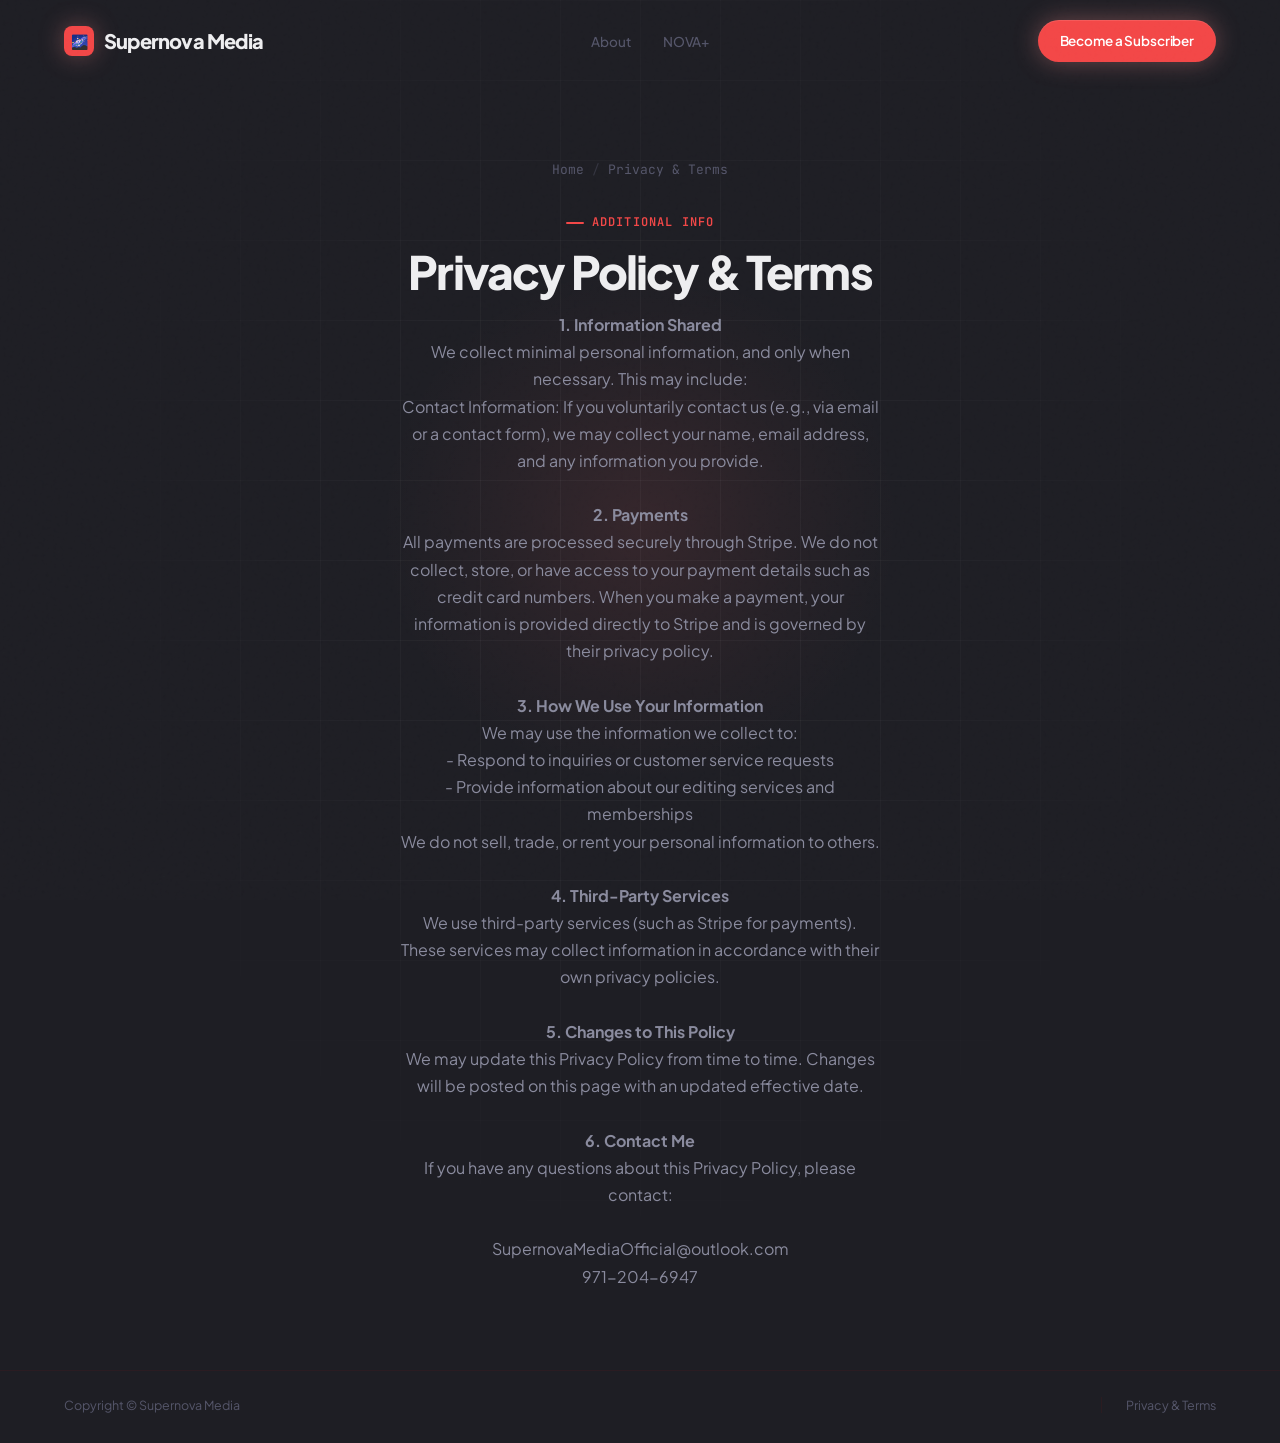
==== templates.html @ 75e55b00 "website files" ====
<!DOCTYPE html>
<html lang="en">
<head>
    <meta charset="UTF-8">
    <meta name="viewport" content="width=device-width, initial-scale=1.0">
    <title>Supernova Media</title>
    <link rel="preconnect" href="https://fonts.googleapis.com">
    <link rel="preconnect" href="https://fonts.gstatic.com" crossorigin>
    <link href="https://fonts.googleapis.com/css2?family=Plus+Jakarta+Sans:wght@400;500;600;700;800&family=JetBrains+Mono:wght@400;500&display=swap" rel="stylesheet">
    <link rel="stylesheet" href="templatemo-quantix-style.css">
    <!--

TemplateMo 614 Quantix SaaS

https://templatemo.com/tm-614-quantix-saas

-->
    <style>
        /* Templates page specific styles */

        .page-header {
            padding: 160px 0 80px;
            text-align: center;
            position: relative;
            overflow: hidden;
        }

        .page-header::before {
            content: '';
            position: absolute;
            top: 20%;
            left: 50%;
            transform: translateX(-50%);
            width: 800px;
            height: 500px;
            background: radial-gradient(circle at center,
                rgba(255, 107, 107, 0.10) 0%,
                rgba(255, 107, 107, 0.03) 35%,
                transparent 55%);
            pointer-events: none;
        }

        .page-header::after {
            content: '';
            position: absolute;
            inset: 0;
            background-image:
                linear-gradient(rgba(255,255,255,0.035) 1px, transparent 1px),
                linear-gradient(90deg, rgba(255,255,255,0.035) 1px, transparent 1px);
            background-size: 80px 80px;
            mask-image: radial-gradient(ellipse at 50% 40%, black 20%, transparent 65%);
            -webkit-mask-image: radial-gradient(ellipse at 50% 40%, black 20%, transparent 65%);
            pointer-events: none;
        }

        .page-header > * {
            position: relative;
            z-index: 1;
        }

        .page-header .section-desc {
            margin: 0 auto;
        }

        .breadcrumb {
            display: flex;
            align-items: center;
            justify-content: center;
            gap: 8px;
            font-size: 13px;
            color: var(--text-muted);
            margin-bottom: 24px;
            font-family: 'JetBrains Mono', monospace;
        }

        .breadcrumb a {
            color: var(--text-muted);
            transition: color 0.3s;
        }

        .breadcrumb a:hover {
            color: var(--text-primary);
        }

        .breadcrumb .bc-sep {
            opacity: 0.4;
        }

        /* Templates grid */
        .templates-section {
            padding: 0 0 120px;
        }

        .templates-grid {
            display: grid;
            grid-template-columns: repeat(3, 1fr);
            gap: 24px;
        }

        .template-card {
            background: var(--surface-1);
            border: 1px solid var(--border-subtle);
            border-radius: 16px;
            overflow: hidden;
            transition: all 0.4s ease;
            position: relative;
        }

        .template-card::before {
            content: '';
            position: absolute;
            inset: -1px;
            border-radius: 16px;
            padding: 1px;
            background: linear-gradient(135deg,
                rgba(255, 107, 107, 0.3),
                transparent 40%,
                transparent 60%,
                rgba(255, 107, 107, 0.15));
            -webkit-mask: linear-gradient(#fff 0 0) content-box, linear-gradient(#fff 0 0);
            -webkit-mask-composite: xor;
            mask-composite: exclude;
            opacity: 0;
            transition: opacity 0.5s ease;
            pointer-events: none;
        }

        .template-card:hover {
            transform: translateY(-4px);
            border-color: rgba(255, 255, 255, 0.08);
            box-shadow: 0 20px 40px rgba(0, 0, 0, 0.3);
        }

        .template-card:hover::before {
            opacity: 1;
        }

        .template-thumb {
            position: relative;
            aspect-ratio: 16 / 10;
            overflow: hidden;
            background: var(--surface-2);
        }

        .template-thumb img {
            width: 100%;
            height: 100%;
            object-fit: cover;
            object-position: top;
            transition: transform 0.5s ease;
        }

        .template-card:hover .template-thumb img {
            transform: scale(1.04);
        }

        .template-thumb-overlay {
            position: absolute;
            inset: 0;
            background: rgba(10, 10, 16, 0.6);
            display: flex;
            align-items: center;
            justify-content: center;
            gap: 12px;
            opacity: 0;
            transition: opacity 0.3s ease;
        }

        .template-card:hover .template-thumb-overlay {
            opacity: 1;
        }

        .template-thumb-overlay .btn {
            font-size: 12.5px;
            padding: 8px 18px;
        }

        .template-info {
            padding: 20px 22px 22px;
        }

        .template-number {
            font-size: 11px;
            font-family: 'JetBrains Mono', monospace;
            color: var(--accent);
            font-weight: 600;
            letter-spacing: 0.06em;
            margin-bottom: 6px;
        }

        .template-name {
            font-size: 17px;
            font-weight: 700;
            letter-spacing: -0.03em;
            margin-bottom: 8px;
        }

        .template-desc {
            font-size: 13px;
            color: var(--text-muted);
            line-height: 1.6;
        }

        .template-tags {
            display: flex;
            gap: 6px;
            margin-top: 14px;
            flex-wrap: wrap;
        }

        .template-tag {
            font-size: 10.5px;
            font-family: 'JetBrains Mono', monospace;
            color: var(--text-muted);
            background: var(--surface-2);
            border: 1px solid var(--border-subtle);
            padding: 3px 10px;
            border-radius: 100px;
            letter-spacing: 0.02em;
        }

        .browse-more {
            text-align: center;
            margin-top: 56px;
        }

        /* Responsive */
        @media (max-width: 1024px) {
            .templates-grid {
                grid-template-columns: repeat(2, 1fr);
            }
        }

        @media (max-width: 768px) {
            .page-header {
                padding: 130px 0 60px;
            }

            .templates-grid {
                grid-template-columns: 1fr;
                max-width: 480px;
                margin: 0 auto;
            }
        }
    </style>
</head>
<body>

    <!-- NAVBAR -->
    <nav class="navbar" id="navbar">
        <div class="container">
            <a href="index.html" class="nav-brand">
                <span class="brand-icon">🌌</span>
                Supernova Media
            </a>
            <ul class="nav-links" id="navLinks">
                <li><a href="index.html#features">About</a></li>
                <li><a href="index.html#pricing">NOVA+</a></li>
                <!--<li><a href="#" onclick="return false;">Docs</a></li>
                <li><a href="templates.html">Templates</a></li>-->
                <li class="nav-mobile-actions">
                    <!--<a href="#" class="btn btn-ghost" onclick="return false;">Log in</a>-->
                    <a href="index.html#pricing" class="btn btn-primary">Become a Subscriber</a>
                </li>
            </ul>
            <div class="nav-actions">
                <!--<a href="#" class="btn btn-ghost" onclick="return false;">Log in</a>-->
                <a href="index.html#pricing" class="btn btn-primary">Become a Subscriber</a>
            </div>
            <button class="nav-toggle" id="navToggle" aria-label="Toggle menu">
                <span></span><span></span><span></span>
            </button>
        </div>
    </nav>

    <!-- PAGE HEADER -->
    <section class="page-header">
        <div class="container">
            <div class="breadcrumb">
                <a href="index.html">Home</a>
                <span class="bc-sep">/</span>
                <span>Privacy & Terms</span>
            </div>
            <p class="section-label">Additional Info</p>
            <h1 class="section-title">Privacy Policy & Terms</h1>
            <p class="section-desc"><b>1. Information Shared</b><br>We collect minimal personal information, and only when necessary. This may include: <br>

Contact Information: If you voluntarily contact us (e.g., via email or a contact form), we may collect your name, email address, and any information you provide. <br><br>
<b>2. Payments</b><br>

All payments are processed securely through Stripe. We do not collect, store, or have access to your payment details such as credit card numbers.

When you make a payment, your information is provided directly to Stripe and is governed by their privacy policy.<br><br>

<b>3. How We Use Your Information</b><br>

We may use the information we collect to:<br>

- Respond to inquiries or customer service requests<br>
- Provide information about our editing services and memberships<br>

We do not sell, trade, or rent your personal information to others.<br><br>

<b>4. Third-Party Services</b><br>

We use third-party services (such as Stripe for payments). These services may collect information in accordance with their own privacy policies. <br><br>

<b>5. Changes to This Policy</b><br>

We may update this Privacy Policy from time to time. Changes will be posted on this page with an updated effective date. <br><br>

<b>6. Contact Me</b><br>

If you have any questions about this Privacy Policy, please contact:<br><br>

SupernovaMediaOfficial@outlook.com<br>
971-204-6947</p>
        </div>
    </section>

    

    <!-- FOOTER -->
    <footer class="footer">
        <div class="container">
            <!-- <div class="footer-row-links">
                <a href="index.html#features">Features</a>
                <span class="footer-link-dot"></span>
                <a href="index.html#pricing">Pricing</a>
                <span class="footer-link-dot"></span>
                <a href="#" onclick="return false;">Documentation</a>
                <span class="footer-link-dot"></span>
                <a href="#" onclick="return false;">Blog</a>
                <span class="footer-link-dot"></span>
                <a href="#" onclick="return false;">Partners</a>
            </div> -->
            <div class="footer-row-bottom">
                <p class="footer-copy">Copyright &copy; Supernova Media</p>
                <div class="footer-right">
                    <!-- <div class="footer-socials">
                        <a href="#" aria-label="X" onclick="return false;">
                            <svg width="14" height="14" viewBox="0 0 24 24" fill="currentColor"><path d="M18.244 2.25h3.308l-7.227 8.26 8.502 11.24H16.17l-5.214-6.817L4.99 21.75H1.68l7.73-8.835L1.254 2.25H8.08l4.713 6.231zm-1.161 17.52h1.833L7.084 4.126H5.117z"/></svg>
                        </a>
                        <a href="#" aria-label="GitHub" onclick="return false;">
                            <svg width="14" height="14" viewBox="0 0 24 24" fill="currentColor"><path d="M12 2C6.477 2 2 6.484 2 12.017c0 4.425 2.865 8.18 6.839 9.504.5.092.682-.217.682-.483 0-.237-.008-.868-.013-1.703-2.782.605-3.369-1.343-3.369-1.343-.454-1.158-1.11-1.466-1.11-1.466-.908-.62.069-.608.069-.608 1.003.07 1.531 1.032 1.531 1.032.892 1.53 2.341 1.088 2.91.832.092-.647.35-1.088.636-1.338-2.22-.253-4.555-1.113-4.555-4.951 0-1.093.39-1.988 1.029-2.688-.103-.253-.446-1.272.098-2.65 0 0 .84-.27 2.75 1.026A9.564 9.564 0 0112 6.844c.85.004 1.705.115 2.504.337 1.909-1.296 2.747-1.027 2.747-1.027.546 1.379.202 2.398.1 2.651.64.7 1.028 1.595 1.028 2.688 0 3.848-2.339 4.695-4.566 4.943.359.309.678.92.678 1.855 0 1.338-.012 2.419-.012 2.747 0 .268.18.58.688.482A10.019 10.019 0 0022 12.017C22 6.484 17.522 2 12 2z"/></svg>
                        </a>
                        <a href="#" aria-label="LinkedIn" onclick="return false;">
                            <svg width="14" height="14" viewBox="0 0 24 24" fill="currentColor"><path d="M20.447 20.452h-3.554v-5.569c0-1.328-.027-3.037-1.852-3.037-1.853 0-2.136 1.445-2.136 2.939v5.667H9.351V9h3.414v1.561h.046c.477-.9 1.637-1.85 3.37-1.85 3.601 0 4.267 2.37 4.267 5.455v6.286zM5.337 7.433a2.062 2.062 0 01-2.063-2.065 2.064 2.064 0 112.063 2.065zm1.782 13.019H3.555V9h3.564v11.452zM22.225 0H1.771C.792 0 0 .774 0 1.729v20.542C0 23.227.792 24 1.771 24h20.451C23.2 24 24 23.227 24 22.271V1.729C24 .774 23.2 0 22.222 0h.003z"/></svg>
                        </a>
                    </div> -->
                    <span class="separator"></span>
                    <div class="footer-legal">
                        <a href="#" onclick="return false;">Privacy & Terms</a>
                        <!-- <a href="#" onclick="return false;">Terms</a> -->
                    </div>
                </div>
            </div>
        </div>
    </footer>

    <script>
        // Navbar scroll
        const navbar = document.getElementById('navbar');
        window.addEventListener('scroll', () => {
            navbar.classList.toggle('scrolled', window.scrollY > 40);
        }, { passive: true });

        // Mobile nav
        const navToggle = document.getElementById('navToggle');
        const navLinks = document.getElementById('navLinks');
        navToggle.addEventListener('click', () => {
            navToggle.classList.toggle('active');
            navLinks.classList.toggle('open');
        });
        navLinks.querySelectorAll('a').forEach(link => {
            link.addEventListener('click', () => {
                navToggle.classList.remove('active');
                navLinks.classList.remove('open');
            });
        });

        // Scroll reveal
        const prefersReducedMotion = window.matchMedia('(prefers-reduced-motion: reduce)').matches;
        if (!prefersReducedMotion) {
            const observer = new IntersectionObserver((entries) => {
                entries.forEach(entry => {
                    if (entry.isIntersecting) {
                        const siblings = entry.target.parentElement.querySelectorAll('.fade-up:not(.visible)');
                        const idx = Array.from(siblings).indexOf(entry.target);
                        setTimeout(() => entry.target.classList.add('visible'), Math.max(0, idx) * 100);
                        observer.unobserve(entry.target);
                    }
                });
            }, { threshold: 0.1, rootMargin: '0px 0px -30px 0px' });
            document.querySelectorAll('.fade-up').forEach(el => observer.observe(el));
        } else {
            document.querySelectorAll('.fade-up').forEach(el => el.classList.add('visible'));
        }
    </script>

</body>
</html>
---- templatemo-quantix-style.css ----
/* ============================================
           QUANTIX - SaaS Landing Page Template
           Design: TemplateMo
           https://templatemo.com
        ============================================ */

        *,
        *::before,
        *::after {
            margin: 0;
            padding: 0;
            box-sizing: border-box;
        }

        :root {
            --deep-space: #1E1E24;
            --surface-1: #26262D;
            --surface-2: #2E2E36;
            --surface-3: #36363F;
            --accent: #f34747;
            --accent-light: #ff7d7d;
            --accent-glow: rgba(255, 147, 147, 0.35);
            --accent-soft: rgba(255, 146, 146, 0.08);
            --accent-border: rgba(255, 107, 107, 0.25);
            --text-primary: #EEEEF0;
            --text-secondary: #8A8B9E;
            --text-muted: #55566A;
            --border-subtle: rgba(255, 0, 0, 0.06);
            --green: #22C55E;
            --amber: #F59E0B;
            --rose: #F43F5E;
            --radius: 16px;
            --radius-sm: 10px;
            --radius-xs: 6px;
            --radius-pill: 100px;
        }

        html { scroll-behavior: smooth; }

        body {
            font-family: 'Plus Jakarta Sans', -apple-system, sans-serif;
            background-color: var(--deep-space); 
            color: var(--text-primary);
            line-height: 1.6;
            overflow-x: hidden;
            -webkit-font-smoothing: antialiased;
        }

        /* Grain overlay */
        body::after {
            content: '';
            position: fixed;
            inset: 0;
            background-image: url("data:image/svg+xml,%3Csvg viewBox='0 0 256 256' xmlns='http://www.w3.org/2000/svg'%3E%3Cfilter id='n'%3E%3CfeTurbulence type='fractalNoise' baseFrequency='0.9' numOctaves='4' stitchTiles='stitch'/%3E%3C/filter%3E%3Crect width='100%25' height='100%25' filter='url(%23n)' opacity='0.03'/%3E%3C/svg%3E");
            pointer-events: none;
            z-index: 9999;
            opacity: 0.5;
        }

        a { text-decoration: none; color: inherit; }

        .container {
            width: 100%;
            max-width: 1200px;
            margin: 0 auto;
            padding: 0 24px;
        }

        .mono { font-family: 'JetBrains Mono', monospace; }

        /* ===== NAVBAR ===== */

        .navbar {
            position: fixed;
            top: 0;
            left: 0;
            width: 100%;
            z-index: 1000;
            padding: 20px 0;
            transition: all 0.4s ease;
        }

        .navbar.scrolled {
            background: rgba(30, 30, 36, 0.8);
            backdrop-filter: blur(24px);
            -webkit-backdrop-filter: blur(24px);
            padding: 14px 0;
            border-bottom: 1px solid var(--border-subtle);
        }

        .navbar .container {
            display: flex;
            align-items: center;
            justify-content: space-between;
        }

        .nav-brand {
            font-size: 20px;
            font-weight: 800;
            letter-spacing: -0.04em;
            display: flex;
            align-items: center;
            gap: 10px;
        }

        .brand-icon {
            width: 30px;
            height: 30px;
            background: var(--accent);
            border-radius: 8px;
            display: grid;
            place-items: center;
            font-size: 14px;
            font-weight: 800;
            color: #ffffff;
            box-shadow: 0 0 24px var(--accent-glow);
        }

        .nav-links {
            display: flex;
            align-items: center;
            gap: 32px;
            list-style: none;
        }

        .nav-links a {
            font-size: 13.5px;
            font-weight: 500;
            color: var(--text-muted);
            transition: color 0.3s;
            letter-spacing: -0.01em;
        }

        .nav-links a:hover { color: var(--text-primary); }

        .nav-mobile-actions {
            display: none;
        }

        .nav-actions { display: flex; align-items: center; gap: 10px; }

        .btn {
            display: inline-flex;
            align-items: center;
            justify-content: center;
            gap: 8px;
            padding: 10px 22px;
            border-radius: var(--radius-pill);
            font-family: inherit;
            font-size: 13.5px;
            font-weight: 600;
            cursor: pointer;
            border: none;
            transition: all 0.3s ease;
            letter-spacing: -0.01em;
        }

        .btn-ghost { background: transparent; color: var(--text-secondary); }
        .btn-ghost:hover { color: var(--text-primary); }

        .btn-primary {
            background: var(--accent);
            color: #fff;
            box-shadow: 0 0 24px var(--accent-glow),
                        0 1px 0 rgba(255,255,255,0.1) inset;
        }

        .btn-primary:hover {
            background: #ff8585;
            box-shadow: 0 0 36px var(--accent-glow),
                        0 1px 0 rgba(255,255,255,0.15) inset;
            transform: translateY(-1px);
        }

        .btn-secondary {
            background: rgba(255,255,255,0.05);
            color: var(--text-primary);
            border: 1px solid var(--border-subtle);
        }

        .btn-secondary:hover {
            background: rgba(255,255,255,0.08);
            border-color: rgba(255,255,255,0.1);
        }

        .btn-lg { padding: 14px 32px; font-size: 14.5px; }

        .btn-primary .btn-arrow { transition: transform 0.3s; }
        .btn-primary:hover .btn-arrow { transform: translateX(3px); }

        .nav-toggle {
            display: none;
            flex-direction: column;
            gap: 5px;
            background: none;
            border: none;
            cursor: pointer;
            padding: 4px;
            z-index: 1001;
        }

        .nav-toggle span {
            width: 20px;
            height: 2px;
            background: var(--text-primary);
            border-radius: 2px;
            transition: all 0.3s;
        }

        .nav-toggle.active span:nth-child(1) { transform: rotate(45deg) translate(5px, 5px); }
        .nav-toggle.active span:nth-child(2) { opacity: 0; }
        .nav-toggle.active span:nth-child(3) { transform: rotate(-45deg) translate(5px, -5px); }

        /* ===== HERO ===== */

        .hero {
            position: relative;
            padding: 180px 24px 120px;
            overflow: hidden;
        }

        .hero::before {
            content: '';
            position: absolute;
            top: 10%;
            left: 50%;
            transform: translateX(-50%);
            width: 1000px;
            height: 700px;
            background: radial-gradient(circle at center,
                rgba(255, 107, 107, 0.12) 0%,
                rgba(255, 107, 107, 0.04) 35%,
                transparent 55%);
            pointer-events: none;
        }

        .hero::after {
            content: '';
            position: absolute;
            inset: 0;
            background-image:
                linear-gradient(rgba(255,255,255,0.035) 1px, transparent 1px),
                linear-gradient(90deg, rgba(255,255,255,0.035) 1px, transparent 1px);
            background-size: 80px 80px;
            mask-image: radial-gradient(ellipse at 50% 30%, black 30%, transparent 75%);
            -webkit-mask-image: radial-gradient(ellipse at 50% 30%, black 30%, transparent 75%);
            pointer-events: none;
        }

        .hero-inner {
            position: relative;
            z-index: 1;
            display: grid;
            grid-template-columns: 1fr 1fr;
            gap: 60px;
            align-items: center;
            max-width: 1200px;
            margin: 0 auto;
        }

        .hero-content { max-width: 560px; }

        .hero-badge {
            display: inline-flex;
            align-items: center;
            gap: 8px;
            padding: 5px 16px 5px 7px;
            background: var(--accent-soft);
            border: 1px solid rgba(255, 107, 107, 0.2);
            border-radius: var(--radius-pill);
            font-size: 12.5px;
            font-weight: 600;
            color: var(--accent-light);
            margin-bottom: 28px;
        }

        .badge-dot {
            width: 7px;
            height: 7px;
            background: var(--green);
            border-radius: 50%;
            box-shadow: 0 0 8px rgba(34, 197, 94, 0.6);
            animation: dotPulse 2s ease-in-out infinite;
        }

        @keyframes dotPulse {
            0%, 100% { opacity: 1; }
            50% { opacity: 0.3; }
        }

        .hero h1 {
            font-size: clamp(40px, 5vw, 62px);
            font-weight: 800;
            letter-spacing: -0.04em;
            line-height: 1.05;
            margin-bottom: 20px;
        }

        .gradient-text {
            background: linear-gradient(135deg, #fbd4ff 0%, var(--accent) 60%, #ff5252 100%);
            -webkit-background-clip: text;
            background-clip: text;
            -webkit-text-fill-color: transparent;
        }

        .hero-desc {
            font-size: 16.5px;
            color: var(--text-secondary);
            line-height: 1.7;
            margin-bottom: 36px;
            max-width: 460px;
        }

        .hero-cta {
            display: flex;
            align-items: center;
            gap: 14px;
            margin-bottom: 48px;
        }

        .trusted-row { display: flex; flex-direction: column; gap: 14px; }

        .trusted-label {
            font-size: 11.5px;
            font-weight: 500;
            color: var(--text-muted);
            text-transform: uppercase;
            letter-spacing: 0.1em;
        }

        .trusted-logos {
            display: flex;
            align-items: center;
            gap: 28px;
            flex-wrap: wrap;
        }

        .trusted-logo {
            opacity: 0.25;
            transition: opacity 0.3s;
            font-size: 14px;
            font-weight: 700;
            color: var(--text-secondary);
            letter-spacing: -0.02em;
            display: flex;
            align-items: center;
            gap: 6px;
        }

        .trusted-logo:hover { opacity: 0.5; }

        .trusted-logo .t-icon {
            width: 18px;
            height: 18px;
            border-radius: 4px;
            background: rgba(255,255,255,0.15);
        }

        /* Hero mockup */
        .hero-mockup { position: relative; }

        .mockup-window {
            background: var(--surface-1);
            border: 1px solid var(--border-subtle);
            border-radius: 14px;
            overflow: hidden;
            box-shadow: 0 40px 80px rgba(0,0,0,0.5),
                        0 0 0 1px rgba(255,255,255,0.03) inset;
            transform: perspective(1200px) rotateY(-4deg) rotateX(2deg);
            transition: transform 0.5s ease;
        }

        .mockup-window:hover {
            transform: perspective(1200px) rotateY(-1deg) rotateX(1deg);
        }

        .mockup-toolbar {
            display: flex;
            align-items: center;
            gap: 6px;
            padding: 12px 16px;
            border-bottom: 1px solid var(--border-subtle);
        }

        .mockup-dot {
            width: 10px;
            height: 10px;
            border-radius: 50%;
        }

        .mockup-dot:nth-child(1) { background: var(--rose); opacity: 0.7; }
        .mockup-dot:nth-child(2) { background: var(--amber); opacity: 0.7; }
        .mockup-dot:nth-child(3) { background: var(--green); opacity: 0.7; }

        .mockup-body { padding: 20px; }

        .mockup-metric-row {
            display: grid;
            grid-template-columns: repeat(3, 1fr);
            gap: 12px;
            margin-bottom: 16px;
        }

        .mockup-metric {
            background: var(--surface-2);
            border-radius: 10px;
            padding: 14px;
            border: 1px solid var(--border-subtle);
        }

        .mockup-metric .mm-label {
            font-size: 10px;
            color: var(--text-muted);
            margin-bottom: 6px;
            text-transform: uppercase;
            letter-spacing: 0.06em;
        }

        .mockup-metric .mm-value {
            font-size: 20px;
            font-weight: 800;
            letter-spacing: -0.04em;
        }

        .mockup-metric .mm-change {
            font-size: 10px;
            font-weight: 600;
            color: var(--green);
            margin-top: 4px;
        }

        .mockup-chart {
            background: var(--surface-2);
            border-radius: 10px;
            padding: 16px;
            border: 1px solid var(--border-subtle);
            height: 120px;
            position: relative;
            overflow: hidden;
        }

        .mockup-chart-label {
            font-size: 10px;
            color: var(--text-muted);
            text-transform: uppercase;
            letter-spacing: 0.06em;
        }

        .chart-line {
            position: absolute;
            bottom: 16px;
            left: 16px;
            right: 16px;
            height: 60px;
        }

        .chart-line svg { width: 100%; height: 100%; }

        /* ===== SECTIONS ===== */

        .section { padding: 120px 0; position: relative; }

        .section-label {
            display: inline-flex;
            align-items: center;
            gap: 8px;
            font-size: 12px;
            font-weight: 600;
            color: var(--accent);
            text-transform: uppercase;
            letter-spacing: 0.1em;
            margin-bottom: 14px;
            font-family: 'JetBrains Mono', monospace;
        }

        .section-label::before {
            content: '';
            width: 18px;
            height: 2px;
            background: var(--accent);
            border-radius: 2px;
        }

        .section-title {
            font-size: clamp(30px, 4vw, 46px);
            font-weight: 800;
            letter-spacing: -0.04em;
            line-height: 1.1;
            margin-bottom: 14px;
        }

        .section-desc {
            font-size: 16px;
            color: var(--text-secondary);
            max-width: 480px;
            line-height: 1.7;
        }

        .section-header {
            text-align: center;
            margin-bottom: 64px;
        }

        .section-header .section-desc { margin: 0 auto; }

        /* ===== TABBED FEATURES ===== */

        .features-section {
            border-top: 1px solid var(--border-subtle);
        }

        .feature-tabs {
            display: flex;
            justify-content: center;
            gap: 4px;
            margin-bottom: 56px;
            background: var(--surface-1);
            border: 1px solid var(--border-subtle);
            border-radius: var(--radius-pill);
            padding: 4px;
            width: fit-content;
            margin-left: auto;
            margin-right: auto;
        }

        .feature-tab {
            padding: 10px 24px;
            border-radius: var(--radius-pill);
            font-family: inherit;
            font-size: 13.5px;
            font-weight: 600;
            color: var(--text-muted);
            background: transparent;
            border: none;
            cursor: pointer;
            transition: all 0.3s ease;
            white-space: nowrap;
            letter-spacing: -0.01em;
        }

        .feature-tab:hover {
            color: var(--text-secondary);
        }

        .feature-tab.active {
            background: var(--accent);
            color: #fff;
            box-shadow: 0 0 20px var(--accent-glow);
        }

        .feature-panels { position: relative; }

        .feature-panel {
            display: none;
            grid-template-columns: 1fr 1.2fr;
            gap: 64px;
            align-items: center;
            animation: panelIn 0.45s ease forwards;
        }

        .feature-panel.active { display: grid; }

        @keyframes panelIn {
            from { opacity: 0; transform: translateY(16px); }
            to { opacity: 1; transform: translateY(0); }
        }

        .feature-text { max-width: 440px; }

        .feature-text .feat-icon {
            width: 48px;
            height: 48px;
            background: var(--accent-soft);
            border: 1px solid rgba(255, 107, 107, 0.10);
            border-radius: 12px;
            display: grid;
            place-items: center;
            margin-bottom: 24px;
            color: var(--accent);
        }

        .feature-text h3 {
            font-size: 28px;
            font-weight: 800;
            letter-spacing: -0.04em;
            margin-bottom: 14px;
            line-height: 1.15;
        }

        .feature-text p {
            font-size: 15px;
            color: var(--text-secondary);
            line-height: 1.75;
            margin-bottom: 28px;
        }

        .feature-bullets {
            list-style: none;
            display: flex;
            flex-direction: column;
            gap: 12px;
        }

        .feature-bullets li {
            display: flex;
            align-items: center;
            gap: 10px;
            font-size: 13.5px;
            color: var(--text-secondary);
        }

        .feature-bullets li svg { color: var(--accent); flex-shrink: 0; }

        /* Feature panel embedded UIs */
        .feature-visual {
            background: var(--surface-1);
            border: 1px solid var(--border-subtle);
            border-radius: 16px;
            overflow: hidden;
            box-shadow: 0 20px 60px rgba(0,0,0,0.3);
            position: relative;
        }

        .fv-toolbar {
            display: flex;
            align-items: center;
            gap: 6px;
            padding: 11px 16px;
            border-bottom: 1px solid var(--border-subtle);
            background: rgba(255,255,255,0.02);
        }

        .fv-dot { width: 8px; height: 8px; border-radius: 50%; }
        .fv-dot:nth-child(1) { background: var(--rose); opacity: 0.6; }
        .fv-dot:nth-child(2) { background: var(--amber); opacity: 0.6; }
        .fv-dot:nth-child(3) { background: var(--green); opacity: 0.6; }

        .fv-body { padding: 24px; }

        /* — Panel 1: Dashboard mini-UI — */
        .dash-metrics {
            display: grid;
            grid-template-columns: repeat(3, 1fr);
            gap: 10px;
            margin-bottom: 16px;
        }

        .dash-metric {
            background: var(--surface-2);
            border: 1px solid var(--border-subtle);
            border-radius: var(--radius-sm);
            padding: 14px;
        }

        .dash-metric .dm-label {
            font-size: 9.5px;
            color: var(--text-muted);
            text-transform: uppercase;
            letter-spacing: 0.08em;
            margin-bottom: 6px;
            font-family: 'JetBrains Mono', monospace;
        }

        .dash-metric .dm-val {
            font-size: 22px;
            font-weight: 800;
            letter-spacing: -0.04em;
            margin-bottom: 4px;
        }

        .dash-metric .dm-change {
            font-size: 10px;
            font-weight: 600;
        }

        .dm-change.up { color: var(--green); }
        .dm-change.down { color: var(--rose); }

        .dash-chart-area {
            background: var(--surface-2);
            border: 1px solid var(--border-subtle);
            border-radius: var(--radius-sm);
            padding: 16px;
            height: 140px;
            position: relative;
        }

        .dash-chart-area .dca-title {
            font-size: 10px;
            color: var(--text-muted);
            text-transform: uppercase;
            letter-spacing: 0.08em;
            font-family: 'JetBrains Mono', monospace;
            margin-bottom: 8px;
        }

        .dash-chart-area svg { width: 100%; height: 80px; }

        /* — Panel 2: Funnel visual — */
        .funnel-stages {
            display: flex;
            flex-direction: column;
            gap: 6px;
        }

        .funnel-stage {
            display: flex;
            align-items: center;
            gap: 14px;
            padding: 10px 14px;
            background: var(--surface-2);
            border: 1px solid var(--border-subtle);
            border-radius: var(--radius-xs);
        }

        .funnel-bar-wrap { flex: 1; }

        .funnel-bar-label {
            display: flex;
            justify-content: space-between;
            font-size: 11px;
            margin-bottom: 5px;
        }

        .funnel-bar-label span:first-child { color: var(--text-secondary); }
        .funnel-bar-label span:last-child { font-family: 'JetBrains Mono', monospace; color: var(--text-muted); font-size: 10.5px; }

        .funnel-track {
            height: 6px;
            background: rgba(255,255,255,0.06);
            border-radius: 6px;
            overflow: hidden;
        }

        .funnel-fill {
            height: 100%;
            border-radius: 6px;
            background: var(--accent);
            transition: width 0.8s cubic-bezier(0.4, 0, 0.2, 1);
        }

        .funnel-fill.green { background: var(--green); }
        .funnel-fill.amber { background: var(--amber); }

        .funnel-drop {
            font-size: 10px;
            font-weight: 600;
            color: var(--rose);
            font-family: 'JetBrains Mono', monospace;
            width: 44px;
            text-align: right;
            flex-shrink: 0;
        }

        /* — Panel 3: Code snippet — */
        .code-block {
            background: var(--deep-space);
            border: 1px solid var(--border-subtle);
            border-radius: var(--radius-sm);
            padding: 20px;
            font-family: 'JetBrains Mono', monospace;
            font-size: 12px;
            line-height: 1.8;
            color: var(--text-secondary);
            overflow-x: auto;
        }

        .code-block .c-key { color: var(--accent-light); }
        .code-block .c-str { color: var(--green); }
        .code-block .c-fn { color: var(--amber); }
        .code-block .c-comment { color: var(--text-muted); }
        .code-block .c-num { color: var(--rose); }

        .code-output {
            margin-top: 12px;
            background: var(--surface-2);
            border: 1px solid var(--border-subtle);
            border-radius: var(--radius-sm);
            padding: 14px 16px;
        }

        .code-output .co-label {
            font-size: 9.5px;
            color: var(--text-muted);
            text-transform: uppercase;
            letter-spacing: 0.08em;
            font-family: 'JetBrains Mono', monospace;
            margin-bottom: 8px;
        }

        .code-output .co-result {
            display: flex;
            align-items: center;
            gap: 8px;
            font-size: 12px;
            color: var(--green);
            font-family: 'JetBrains Mono', monospace;
        }

        .co-result .pulse-ring {
            width: 8px;
            height: 8px;
            background: var(--green);
            border-radius: 50%;
            box-shadow: 0 0 8px rgba(34,197,94,0.5);
        }

        /* — Panel 4: Session replay — */
        .replay-ui {
            background: var(--surface-2);
            border: 1px solid var(--border-subtle);
            border-radius: var(--radius-sm);
            overflow: hidden;
        }

        .replay-header {
            padding: 10px 14px;
            border-bottom: 1px solid var(--border-subtle);
            display: flex;
            align-items: center;
            justify-content: space-between;
        }

        .replay-header .rh-left {
            display: flex;
            align-items: center;
            gap: 8px;
            font-size: 11px;
            color: var(--text-secondary);
        }

        .replay-header .rh-left .live-dot {
            width: 6px;
            height: 6px;
            background: var(--rose);
            border-radius: 50%;
            box-shadow: 0 0 6px rgba(244,63,94,0.5);
            animation: dotPulse 1.5s ease-in-out infinite;
        }

        .replay-header .rh-time {
            font-size: 10px;
            color: var(--text-muted);
            font-family: 'JetBrains Mono', monospace;
        }

        .replay-viewport {
            padding: 20px;
            min-height: 160px;
            position: relative;
        }

        /* Fake mini-page inside replay */
        .replay-page {
            background: #28282f;
            border-radius: 6px;
            padding: 14px;
            border: 1px solid var(--border-subtle);
        }

        .rp-nav {
            height: 6px;
            background: rgba(255,255,255,0.06);
            border-radius: 3px;
            margin-bottom: 12px;
            width: 60%;
        }

        .rp-hero-block {
            height: 10px;
            background: rgba(255,255,255,0.08);
            border-radius: 3px;
            margin-bottom: 6px;
            width: 80%;
        }

        .rp-hero-block:nth-child(3) { width: 50%; margin-bottom: 12px; }

        .rp-btn-block {
            display: inline-block;
            height: 8px;
            width: 48px;
            background: var(--accent);
            opacity: 0.6;
            border-radius: 4px;
            margin-bottom: 16px;
        }

        .rp-grid {
            display: grid;
            grid-template-columns: repeat(3, 1fr);
            gap: 6px;
        }

        .rp-card {
            height: 28px;
            background: rgba(255,255,255,0.04);
            border-radius: 4px;
            border: 1px solid var(--border-subtle);
        }

        /* Cursor animation */
        .replay-cursor {
            position: absolute;
            width: 12px;
            height: 12px;
            border-left: 2px solid var(--accent);
            border-top: 2px solid var(--accent);
            transform: rotate(-45deg);
            filter: drop-shadow(0 0 6px rgba(255,107,107,0.4));
            animation: cursorMove 4s ease-in-out infinite;
        }

        @keyframes cursorMove {
            0% { top: 60px; left: 40px; }
            25% { top: 80px; left: 140px; }
            50% { top: 110px; left: 100px; }
            75% { top: 70px; left: 180px; }
            100% { top: 60px; left: 40px; }
        }

        .replay-timeline {
            padding: 10px 14px;
            border-top: 1px solid var(--border-subtle);
            display: flex;
            align-items: center;
            gap: 10px;
        }

        .replay-timeline .rt-play {
            width: 20px;
            height: 20px;
            border-radius: 50%;
            background: var(--accent);
            display: grid;
            place-items: center;
            flex-shrink: 0;
        }

        .rt-track {
            flex: 1;
            height: 3px;
            background: rgba(255,255,255,0.08);
            border-radius: 3px;
            overflow: hidden;
        }

        .rt-progress {
            height: 100%;
            width: 45%;
            background: var(--accent);
            border-radius: 3px;
        }

        .replay-events {
            margin-top: 12px;
            display: flex;
            gap: 8px;
        }

        .replay-event-tag {
            padding: 4px 10px;
            background: var(--surface-2);
            border: 1px solid var(--border-subtle);
            border-radius: var(--radius-xs);
            font-size: 10px;
            color: var(--text-muted);
            font-family: 'JetBrains Mono', monospace;
            display: flex;
            align-items: center;
            gap: 5px;
        }

        .replay-event-tag .re-dot {
            width: 5px;
            height: 5px;
            border-radius: 50%;
        }

        /* — Panel 5: Privacy — */
        .privacy-grid {
            display: grid;
            grid-template-columns: 1fr 1fr;
            gap: 10px;
        }

        .privacy-card {
            background: var(--surface-2);
            border: 1px solid var(--border-subtle);
            border-radius: var(--radius-sm);
            padding: 18px;
        }

        .privacy-card .pc-icon {
            width: 32px;
            height: 32px;
            border-radius: 8px;
            background: rgba(34,197,94,0.1);
            border: 1px solid rgba(34,197,94,0.15);
            display: grid;
            place-items: center;
            margin-bottom: 12px;
            color: var(--green);
        }

        .privacy-card h4 {
            font-size: 13px;
            font-weight: 700;
            margin-bottom: 4px;
            letter-spacing: -0.02em;
        }

        .privacy-card p {
            font-size: 11.5px;
            color: var(--text-muted);
            line-height: 1.55;
        }

        /* ===== STATS ===== */

        .stats-strip {
            padding: 80px 0;
            border-top: 1px solid var(--border-subtle);
            border-bottom: 1px solid var(--border-subtle);
        }

        .stats-grid {
            display: grid;
            place-items: center;
        }

        .stat-item { text-align: left; flex: 1; }

        .stat-item + .stat-item {
            border-left: 1px solid var(--border-subtle);
            padding-left: 40px;
        }

        .stat-number {
            font-size: 48px;
            font-weight: 800;
            letter-spacing: -0.04em;
            line-height: 1;
            margin-bottom: 6px;
        }

        .stat-label {
            font-size: 13px;
            color: var(--text-muted);
            font-weight: 500;
        }

        /* ===== PRICING ===== */

        .pricing-section {
            background: linear-gradient(180deg,
                var(--deep-space) 0%,
                rgba(255, 107, 107, 0.02) 50%,
                var(--deep-space) 100%);
        }

        .pricing-toggle-wrap {
            display: flex;
            align-items: center;
            justify-content: center;
            gap: 14px;
            margin-bottom: 56px;
        }

        .pricing-toggle-label {
            font-size: 14px;
            font-weight: 500;
            color: var(--text-muted);
            transition: color 0.3s;
        }

        .pricing-toggle-label.active { color: var(--text-primary); }

        .pricing-toggle {
            position: relative;
            width: 48px;
            height: 26px;
            background: rgba(255,255,255,0.08);
            border-radius: 100px;
            cursor: pointer;
            border: 1px solid var(--border-subtle);
        }

        .pricing-toggle::after {
            content: '';
            position: absolute;
            top: 3px;
            left: 3px;
            width: 18px;
            height: 18px;
            background: var(--accent);
            border-radius: 50%;
            transition: transform 0.3s cubic-bezier(0.4, 0, 0.2, 1);
            box-shadow: 0 0 12px var(--accent-glow);
        }

        .pricing-toggle.annual::after { transform: translateX(22px); }

        .pricing-save {
            font-size: 11px;
            font-weight: 700;
            color: var(--green);
            background: rgba(34, 197, 94, 0.1);
            padding: 3px 10px;
            border-radius: var(--radius-pill);
            border: 1px solid rgba(34, 197, 94, 0.2);
        }

        .pricing-grid {
            display: flex;
            justify-content: center; /* horizontal */
            grid-template-columns: repeat(3, 1fr);
            gap: 20px;
            align-items: center;
        }

        .pricing-card {
            background: var(--surface-1);
            border: 1px solid var(--border-subtle);
            border-radius: 20px;
            padding: 40px 32px;
            position: relative;
            transition: all 0.4s;
        }

        .pricing-card:hover { border-color: rgba(255,255,255,0.08); }

        .pricing-card.featured {
            transform: scale(1.05);
            border-color: var(--accent-border);
            z-index: 2;
            box-shadow: 0 0 80px rgba(255, 107, 107, 0.06),
                        0 24px 48px rgba(0,0,0,0.4);
        }

        .pricing-card.featured::before {
            content: '';
            position: absolute;
            top: 0;
            left: 20%;
            right: 20%;
            height: 1px;
            background: linear-gradient(90deg, transparent, var(--accent), transparent);
        }

        .pricing-popular {
            position: absolute;
            top: -11px;
            left: 50%;
            transform: translateX(-50%);
            background: var(--accent);
            color: #fff;
            font-size: 11px;
            font-weight: 700;
            padding: 4px 14px;
            border-radius: var(--radius-pill);
            text-transform: uppercase;
            letter-spacing: 0.06em;
            box-shadow: 0 0 20px var(--accent-glow);
        }

        .pricing-plan-name {
            font-size: 15px;
            font-weight: 600;
            color: var(--text-secondary);
            margin-bottom: 20px;
        }

        .pricing-amount {
            display: flex;
            align-items: flex-start;
            gap: 2px;
            margin-bottom: 4px;
            min-height: 56px;
        }

        .pricing-currency {
            font-size: 18px;
            font-weight: 700;
            color: var(--text-muted);
            margin-top: 8px;
        }

        .pricing-value {
            font-size: 52px;
            font-weight: 800;
            letter-spacing: -0.04em;
            line-height: 1;
            transition: all 0.3s cubic-bezier(0.4, 0, 0.2, 1);
        }

        .pricing-value.free-label {
            font-size: 44px;
            letter-spacing: -0.03em;
        }

        .pricing-value.changing {
            opacity: 0;
            transform: translateY(-6px);
        }

        .pricing-period {
            font-size: 13px;
            color: var(--text-muted);
            margin-bottom: 28px;
        }

        .period-yearly {
            color: var(--text-primary);
        }

        .pricing-features {
            list-style: none;
            margin-bottom: 32px;
        }

        .pricing-features li {
            display: flex;
            align-items: center;
            gap: 10px;
            font-size: 13.5px;
            color: var(--text-secondary);
            padding: 7px 0;
        }

        .pricing-features li svg { flex-shrink: 0; color: var(--accent); }

        .pricing-card .btn { width: 100%; }

        .pricing-divider {
            height: 1px;
            background: var(--border-subtle);
            margin: 24px 0;
        }

        /* ===== SUBSCRIBE ===== */

        .subscribe-section {
            padding: 100px 0 120px;
            text-align: center;
            position: relative;
            overflow: hidden;
        }

        .subscribe-section::before {
            content: '';
            position: absolute;
            top: 30%;
            left: 50%;
            transform: translateX(-50%);
            width: 600px;
            height: 400px;
            background: radial-gradient(ellipse at center,
                rgba(255, 107, 107, 0.06) 0%, transparent 60%);
            pointer-events: none;
        }

        .subscribe-section::after {
            content: '';
            position: absolute;
            inset: 0;
            background-image:
                linear-gradient(rgba(255,255,255,0.035) 1px, transparent 1px),
                linear-gradient(90deg, rgba(255,255,255,0.035) 1px, transparent 1px);
            background-size: 80px 80px;
            mask-image: radial-gradient(ellipse at 50% 50%, black 20%, transparent 70%);
            -webkit-mask-image: radial-gradient(ellipse at 50% 50%, black 20%, transparent 70%);
            pointer-events: none;
        }

        .subscribe-inner {
            position: relative;
            z-index: 1;
            max-width: 520px;
            margin: 0 auto;
        }

        .subscribe-inner .section-title {
            font-size: clamp(24px, 3.5vw, 36px);
            margin-bottom: 12px;
        }

        .subscribe-inner .section-desc {
            max-width: 380px;
            margin: 0 auto 32px;
            font-size: 15px;
        }

        .subscribe-input-group {
            display: flex;
            gap: 0;
            background: var(--surface-1);
            border: 1px solid var(--border-subtle);
            border-radius: var(--radius);
            padding: 5px;
            transition: border-color 0.3s, box-shadow 0.3s;
        }

        .subscribe-input-group:focus-within {
            border-color: var(--accent-border);
            box-shadow: 0 0 0 3px var(--accent-soft);
        }

        .subscribe-input-group input {
            flex: 1;
            background: transparent;
            border: none;
            padding: 14px 18px;
            font-family: inherit;
            font-size: 15px;
            color: var(--text-primary);
            outline: none;
            min-width: 0;
        }

        .subscribe-input-group input::placeholder {
            color: var(--text-muted);
        }

        .subscribe-input-group .btn {
            border-radius: 12px;
            padding: 12px 28px;
        }

        .subscribe-meta {
            margin-top: 20px;
            display: flex;
            align-items: center;
            justify-content: center;
            gap: 20px;
        }

        .subscribe-meta span {
            font-size: 12px;
            color: var(--text-muted);
            display: flex;
            align-items: center;
            gap: 6px;
        }

        .subscribe-meta svg {
            color: var(--accent);
            flex-shrink: 0;
        }

        /* ===== FOOTER ===== */

        .footer {
            border-top: 1px solid var(--border-subtle);
            padding: 0;
        }

        /* Row 1: Links */
        .footer-row-links {
            display: flex;
            align-items: center;
            justify-content: center;
            gap: 32px;
            padding: 28px 0;
            flex-wrap: wrap;
            border-bottom: 1px solid var(--border-subtle);
        }

        .footer-row-links a {
            font-size: 13px;
            color: var(--text-muted);
            transition: color 0.3s;
            letter-spacing: -0.01em;
        }

        .footer-row-links a:hover {
            color: var(--text-primary);
        }

        .footer-link-dot {
            width: 3px;
            height: 3px;
            border-radius: 50%;
            background: rgba(255, 255, 255, 0.12);
            flex-shrink: 0;
        }

        /* Row 2: Copyright + socials */
        .footer-row-bottom {
            display: flex;
            align-items: center;
            justify-content: space-between;
            padding: 24px 0 28px;
        }

        .footer-copy {
            font-size: 12.5px;
            color: var(--text-muted);
        }

        .footer-copy a {
            color: var(--accent);
            transition: color 0.3s;
        }

        .footer-copy a:hover {
            color: var(--accent-light);
        }

        .footer-right {
            display: flex;
            font-size: 12px;
            align-items: center;
            gap: 24px;
        }

        .footer-legal {
            display: flex;
            align-items: center;
            gap: 20px;
        }

        .footer-legal a {
            font-size: 12.5px;
            color: var(--text-muted);
            transition: color 0.3s;
        }

        .footer-legal a:hover {
            color: var(--text-primary);
        }

        .footer-right .separator {
            width: 1px;
            height: 16px;
            background: var(--border-subtle);
        }

        .footer-socials {
            display: flex;
            gap: 4px;
        }

        .footer-socials a {
            width: 34px;
            height: 34px;
            display: grid;
            place-items: center;
            border-radius: 8px;
            color: var(--text-muted);
            transition: all 0.3s;
        }

        .footer-socials a:hover {
            color: var(--text-primary);
            background: rgba(255, 255, 255, 0.04);
        }

        /* ===== SCROLL ANIMATIONS ===== */

        .fade-up {
            opacity: 0;
            transform: translateY(28px);
            transition: opacity 0.7s ease, transform 0.7s ease;
        }

        .fade-up.visible {
            opacity: 1;
            transform: translateY(0);
        }

        /* ===== RESPONSIVE ===== */

        @media (max-width: 1024px) {
            .hero-inner {
                grid-template-columns: 1fr;
                gap: 48px;
            }

            .hero-mockup { max-width: 500px; margin: 0 auto; }
            .mockup-window, .mockup-window:hover { transform: none; }

            .feature-panel, .feature-panel.active {
                grid-template-columns: 1fr;
                gap: 40px;
            }

            .feature-text { max-width: none; }

            .pricing-card.featured { transform: scale(1.02); }

            .footer-row-bottom { flex-direction: column; gap: 20px; text-align: center; }
            .footer-right { justify-content: center; }
        }

        @media (max-width: 768px) {
            .nav-links {
                position: fixed;
                top: 0;
                right: -100%;
                width: 280px;
                height: 100dvh;
                background: rgba(30, 30, 36, 0.98);
                backdrop-filter: blur(24px);
                -webkit-backdrop-filter: blur(24px);
                flex-direction: column;
                align-items: flex-start;
                padding: 80px 28px 80px;
                gap: 0;
                border-left: 1px solid var(--border-subtle);
                transition: right 0.35s cubic-bezier(0.4, 0, 0.2, 1);
                overflow-y: auto;
                z-index: 999;
            }

            .nav-links.open { right: 0; }
            .nav-links li { width: 100%; }

            .nav-links a {
                display: block;
                padding: 14px 0;
                font-size: 16px;
                border-bottom: 1px solid var(--border-subtle);
            }

            .nav-toggle { display: flex; }
            .nav-actions { display: none; }

            .nav-mobile-actions {
                display: flex;
                flex-direction: column;
                gap: 10px;
                padding-top: 24px;
                margin-top: 8px;
            }

            .nav-mobile-actions .btn {
                width: 100%;
                text-align: center;
                border-radius: var(--radius-pill);
                color: var(--text-primary);
            }

            .nav-mobile-actions .btn-primary {
                color: #fff;
            }

            .nav-mobile-actions a {
                border-bottom: none !important;
                padding: 10px 22px !important;
                font-size: 14px !important;
            }
            .hero { padding: 140px 24px 80px; }

            .hero-cta { flex-direction: column; align-items: stretch; }

            .feature-tabs {
                overflow-x: auto;
                justify-content: flex-start;
                width: 100%;
                border-radius: var(--radius-sm);
                -webkit-overflow-scrolling: touch;
                scrollbar-width: none;
            }

            .feature-tabs::-webkit-scrollbar { display: none; }

            .feature-tab { padding: 10px 18px; font-size: 12.5px; }

            .dash-metrics { grid-template-columns: 1fr; }
            .privacy-grid { grid-template-columns: 1fr; }

            .stats-grid { flex-wrap: wrap; gap: 32px; }
            .stat-item { flex: 1 1 40%; min-width: 140px; }
            .stat-item + .stat-item { border-left: none; padding-left: 0; }
            .stat-number { font-size: 36px; }

            .pricing-grid {
                grid-template-columns: 1fr;
                max-width: 400px;
                margin: 0 auto;
            }

            .pricing-card.featured { transform: scale(1); }

            .subscribe-input-group { flex-direction: column; border-radius: var(--radius-sm); }
            .subscribe-input-group .btn { width: 100%; border-radius: var(--radius-sm); }
            .subscribe-meta { flex-direction: column; gap: 8px; }

            .footer-row-links { gap: 20px; }

            .section { padding: 80px 0; }
        }

        @media (max-width: 480px) {
            .trusted-logos { gap: 18px; }
            .mockup-metric-row { grid-template-columns: 1fr; }
            .replay-events { flex-wrap: wrap; }
        }

        @media (prefers-reduced-motion: reduce) {
            .fade-up { opacity: 1; transform: none; transition: none; }
            .badge-dot { animation: none; }
            .pricing-value.changing { opacity: 1; transform: none; }
            .mockup-window { transform: none; }
            .replay-cursor { animation: none; top: 70px; left: 100px; }
            @keyframes panelIn { from { opacity: 1; transform: none; } }
        }
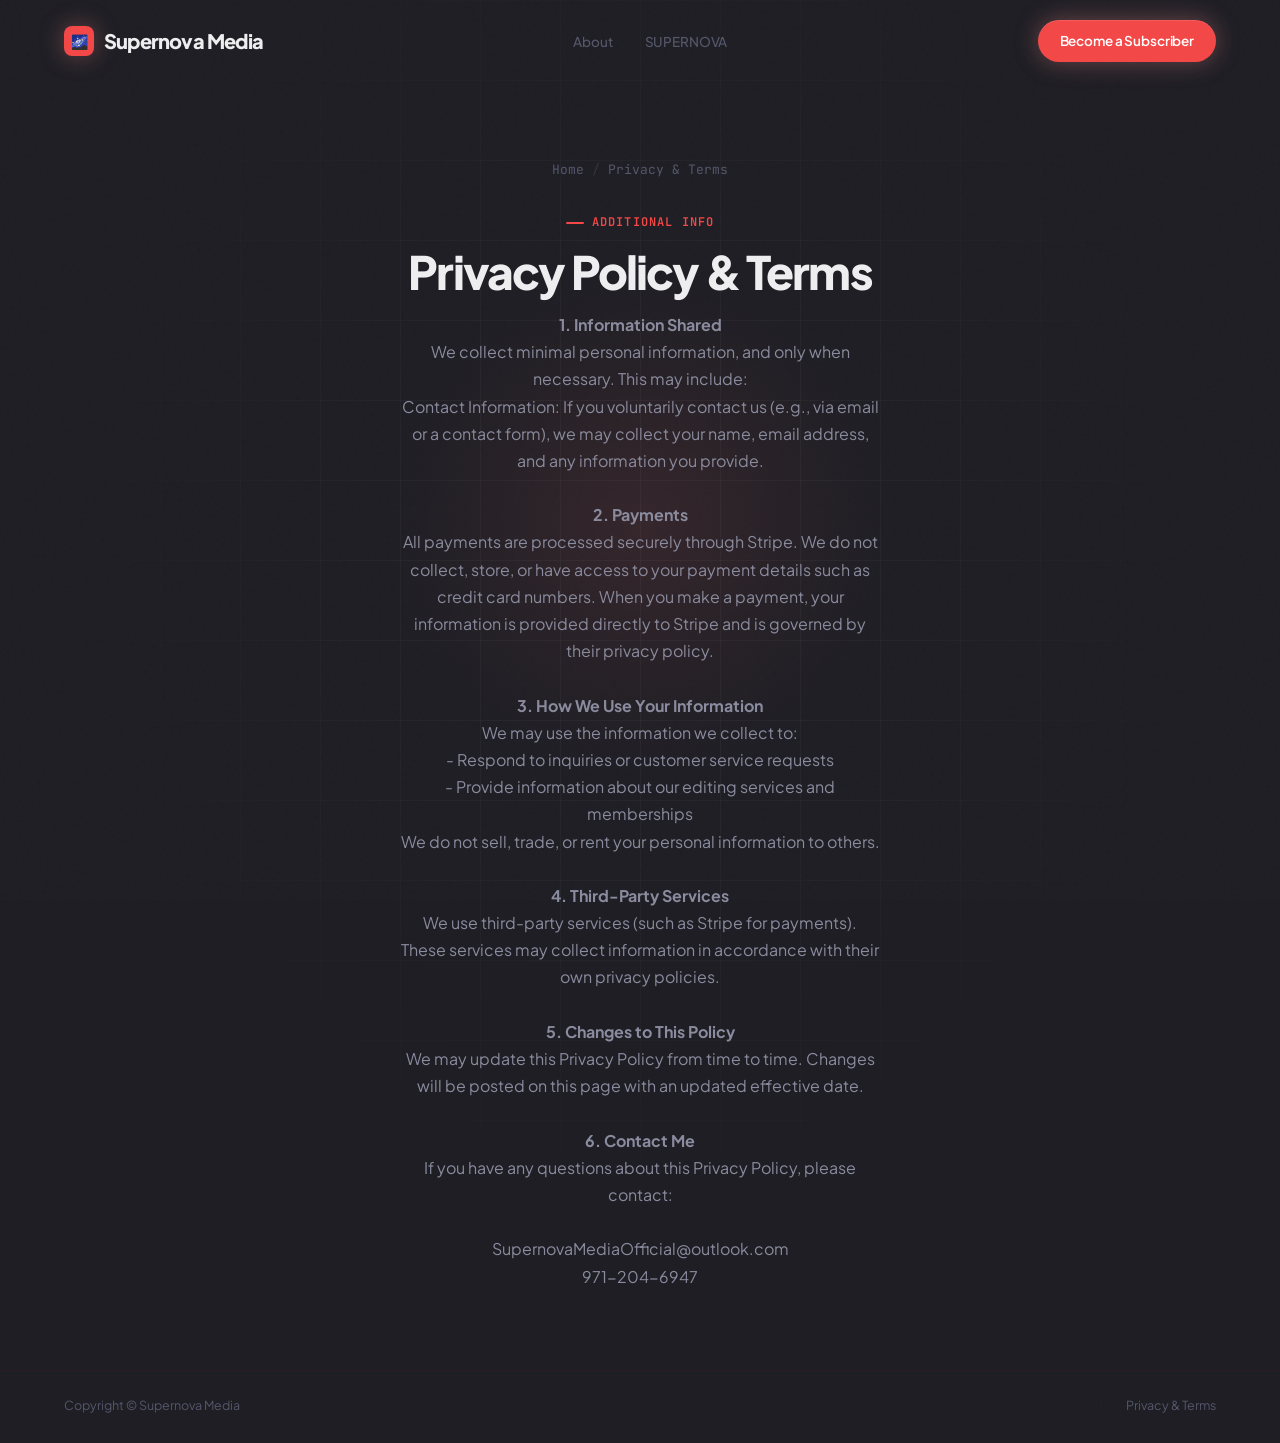
==== commit 4819bb40: "changed nova+ to supernova" ====
--- a/templates.html
+++ b/templates.html
@@ -255,7 +255,7 @@
             </a>
             <ul class="nav-links" id="navLinks">
                 <li><a href="index.html#features">About</a></li>
-                <li><a href="index.html#pricing">NOVA+</a></li>
+                <li><a href="index.html#pricing">SUPERNOVA</a></li>
                 <!--<li><a href="#" onclick="return false;">Docs</a></li>
                 <li><a href="templates.html">Templates</a></li>-->
                 <li class="nav-mobile-actions">
